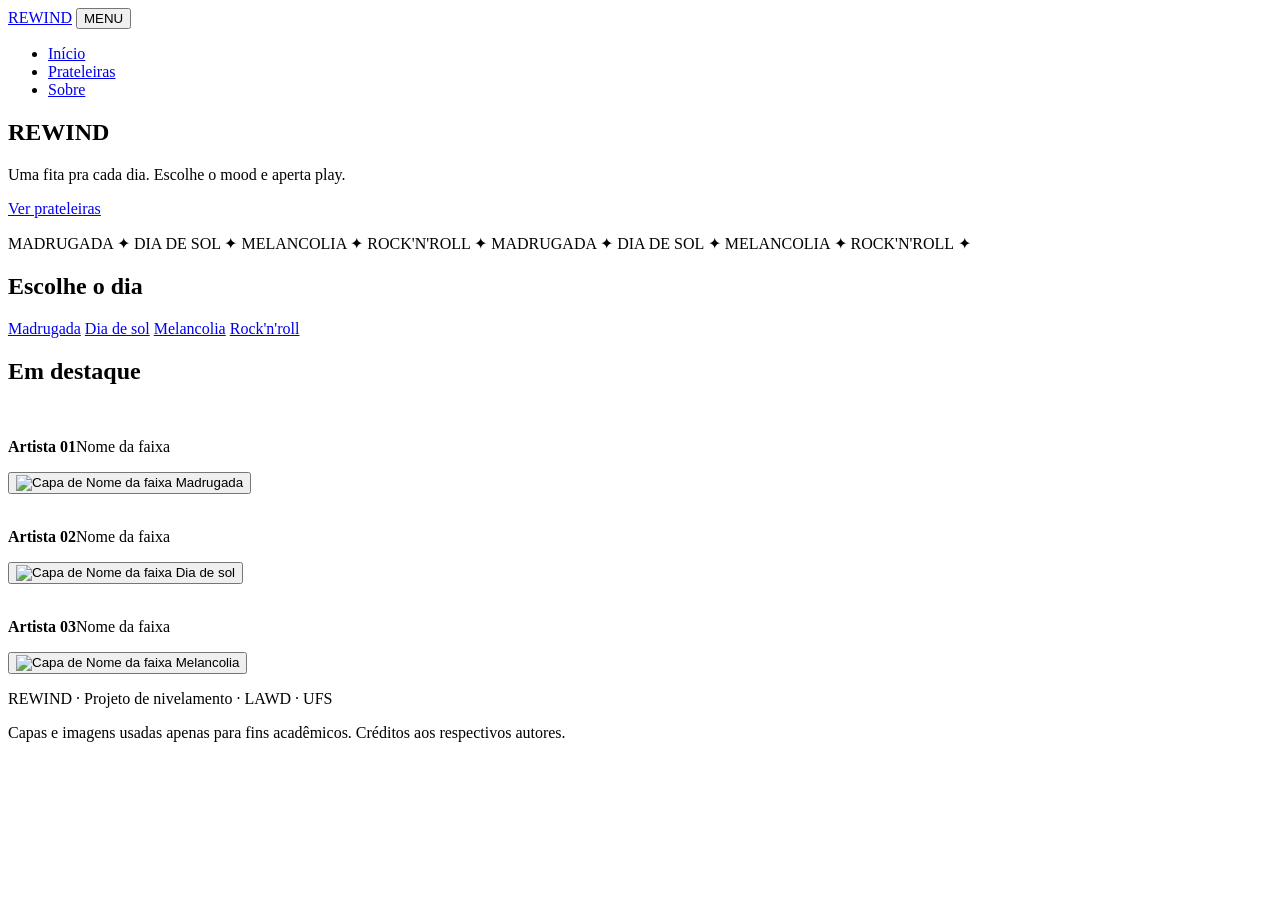
==== index.html @ ed317846 "codigo puro em HTML" ====
<!doctype html>
<html lang="pt-BR">
  <head>
    <meta charset="UTF-8" />
    <meta name="viewport" content="width=device-width, initial-scale=1.0" />
    <title>REWIND · Uma fita pra cada dia</title>

    <!-- A ordem importa: variáveis -> base -> componentes -->
    <link rel="stylesheet" href="css/variaveis.css" />
    <link rel="stylesheet" href="css/base.css" />
    <link rel="stylesheet" href="css/componentes.css" />
  </head>
  <body>
    <!-- ========== CABEÇALHO ========== -->
    <header class="topo">
      <a href="index.html" class="logo">REWIND</a>

      <!-- O botão só aparece no celular; o JS que abre o menu entra na fase 5 -->
      <button class="menu-botao" type="button" aria-label="Abrir menu">
        MENU
      </button>

      <nav class="menu" aria-label="Principal">
        <ul>
          <li><a href="index.html" class="ativo">Início</a></li>
          <li><a href="catalogo.html">Prateleiras</a></li>
          <li><a href="sobre.html">Sobre</a></li>
        </ul>
      </nav>
    </header>

    <main>
      <!-- ========== HERO ========== -->
      <section class="hero">
        <h1 class="hero-titulo">REWIND</h1>
        <p class="hero-texto">
          Uma fita pra cada dia. Escolhe o mood e aperta play.
        </p>
        <a href="catalogo.html" class="botao">Ver prateleiras</a>
      </section>

      <!-- ========== FAIXA ROLANDO (animação feita só em CSS) ==========
         O texto aparece duas vezes de propósito: a animação anda 50%
         e volta, e assim o loop não dá "pulo". -->
      <div class="faixa" aria-hidden="true">
        <p class="faixa-trilho">
          MADRUGADA ✦ DIA DE SOL ✦ MELANCOLIA ✦ ROCK'N'ROLL ✦ MADRUGADA ✦ DIA DE
          SOL ✦ MELANCOLIA ✦ ROCK'N'ROLL ✦
        </p>
      </div>

      <!-- ========== MOODS ========== -->
      <section class="secao">
        <h2 class="secao-titulo">Escolhe o dia</h2>

        <div class="grade-moods">
          <a href="catalogo.html#madrugada" class="mood-bloco mood-madrugada"
            >Madrugada</a
          >
          <a href="catalogo.html#sol" class="mood-bloco mood-sol">Dia de sol</a>
          <a href="catalogo.html#melancolia" class="mood-bloco mood-melancolia"
            >Melancolia</a
          >
          <a href="catalogo.html#rock" class="mood-bloco mood-rock"
            >Rock'n'roll</a
          >
        </div>
      </section>

      <!-- ========== EM DESTAQUE (3 fitas) ==========
         Estrutura de cada fita: o K7 (.tp) fica ATRÁS da capa (.sl).
         No hover/toque ele desliza pra fora, como o disco saindo da capa de vinil.
         - .tp-img  = foto do K7 (PNG com fundo transparente, em img/fitas/)
         - .lb      = camada de texto por cima do rótulo branco (artista + faixa)
         - .sl-capa = foto da música; .sl-selo = etiqueta com o mood
         Dentro do <button> só pode <span> (não pode <div>). -->
      <section class="secao secao-azul">
        <h2 class="secao-titulo">Em destaque</h2>

        <div class="grade-vhs">
          <article class="vhs" data-mood="madrugada">
            <div class="tp">
              <img class="tp-img" src="img/fitas/k7.png" alt="" />
              <p class="lb"><b>Artista 01</b><span>Nome da faixa</span></p>
            </div>
            <button
              class="sl"
              type="button"
              aria-label="Abrir fita: Nome da faixa, Artista 01"
            >
              <img
                class="sl-capa"
                src="img/capas/madrugada-01.jpg"
                alt="Capa de Nome da faixa"
              />
              <span class="sl-selo">Madrugada</span>
            </button>
          </article>

          <article class="vhs" data-mood="sol">
            <div class="tp">
              <img class="tp-img" src="img/fitas/k7.png" alt="" />
              <p class="lb"><b>Artista 02</b><span>Nome da faixa</span></p>
            </div>
            <button
              class="sl"
              type="button"
              aria-label="Abrir fita: Nome da faixa, Artista 02"
            >
              <img
                class="sl-capa"
                src="img/capas/sol-01.jpg"
                alt="Capa de Nome da faixa"
              />
              <span class="sl-selo">Dia de sol</span>
            </button>
          </article>

          <article class="vhs" data-mood="melancolia">
            <div class="tp">
              <img class="tp-img" src="img/fitas/k7.png" alt="" />
              <p class="lb"><b>Artista 03</b><span>Nome da faixa</span></p>
            </div>
            <button
              class="sl"
              type="button"
              aria-label="Abrir fita: Nome da faixa, Artista 03"
            >
              <img
                class="sl-capa"
                src="img/capas/melancolia-01.jpg"
                alt="Capa de Nome da faixa"
              />
              <span class="sl-selo">Melancolia</span>
            </button>
          </article>
        </div>
      </section>
    </main>

    <!-- ========== RODAPÉ ========== -->
    <footer class="rodape">
      <p>REWIND · Projeto de nivelamento · LAWD · UFS</p>
      <p>
        Capas e imagens usadas apenas para fins acadêmicos. Créditos aos
        respectivos autores.
      </p>
    </footer>
  </body>
</html>
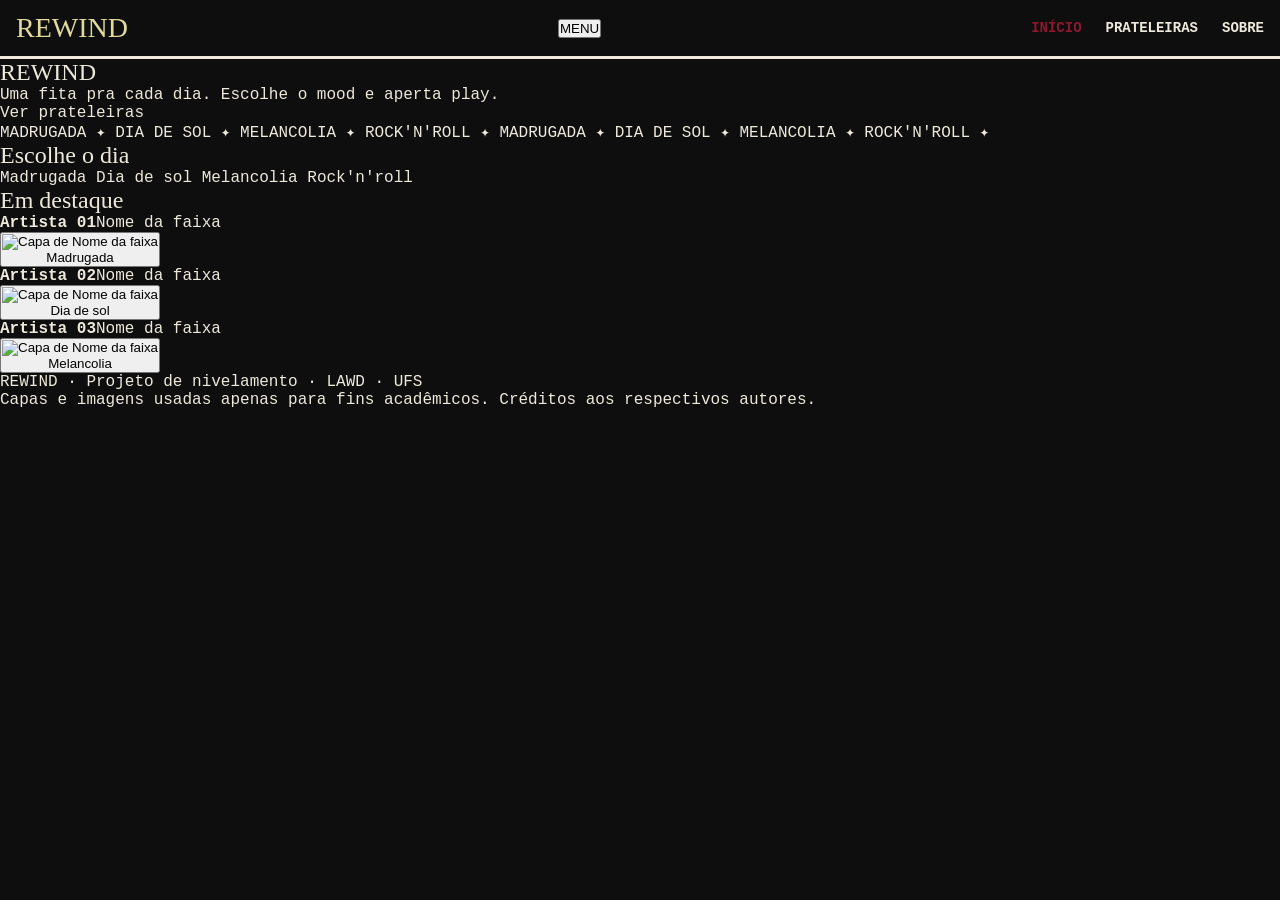
==== commit c815917e: "inicio da estilizacao" ====
--- a/index.html
+++ b/index.html
@@ -3,7 +3,7 @@
   <head>
     <meta charset="UTF-8" />
     <meta name="viewport" content="width=device-width, initial-scale=1.0" />
-    <title>REWIND · Uma fita pra cada dia</title>
+    <title>REWIND · Qual é a fita?</title>
 
     <!-- A ordem importa: variáveis -> base -> componentes -->
     <link rel="stylesheet" href="css/variaveis.css" />
--- a/css/variaveis.css
+++ b/css/variaveis.css
@@ -0,0 +1,24 @@
+/* 
+Uso esse arquivo de variáveis CSS para definir as cores, fontes, e tudo que tiver a ver com a identidade visual do site;
+
+Colocamos as variáveis dentro de um seletor específico chamado roots que representa o elemento raiz de todo documento HTML
+Isso significa dizer que todas as variáveis definidas dentro do seletor :root estarão disponíveis para todos os elementos do documento
+
+*/
+
+:root {
+    /* Cores */
+    --cor-fundo: #0E0E0E; /* preto */
+    --cor-fundo-card: #171717; /* cinza escuro */
+    --cor-destaque: #6B1020; /* vermelho escuro */
+    --cor-destaque-hover: #8C1830; /* vermelho mais claro */
+    --cor-alerta: #E0DB9C; /* amarelo */
+
+    /* Textos e Bordas */
+    --cor-texto: #EDE9DC; /* branco */
+    --cor-borda: #EDE9DC; /* branco */
+
+    /* Tipografia */
+    --fonte-titulo: 'Shrikhand', Impact, "Arial Black", cursive;
+    --fonte-texto: 'DM Mono', "Courier New", Courier, monospace;
+}
--- a/css/base.css
+++ b/css/base.css
@@ -0,0 +1,30 @@
+*,*::before,*::after {
+    margin: 0;
+    padding: 0; /* Aqui eu meio que resetei o espaçamento que já vem do navegador para ter controle total do visual */
+    box-sizing: border-box;
+}
+
+body { 
+    background-color: var(--cor-fundo);
+    color: var(--cor-texto);
+    font-family: var(--fonte-texto);
+}
+
+/* Títulos */
+h1,h2,h3,h4,h5,h6 {
+    font-family: var(--fonte-titulo);
+    font-weight: normal; /* precisei colocar isso porque a fonte do titulo já é bem grossa, então não precisava de mais peso */
+}
+
+/* Links*/
+
+a {
+    text-decoration: none; /* Aqui eu removi o sublinhado dos links */
+    color: inherit; /* Descobri que o inherit faz com que o link herde a cor do elemento pai, então se o link estiver dentro de um parágrafo, ele vai ter a mesma cor do parágrafo */
+}
+
+/* Imagens */
+img {
+    max-width: 100%; /* Aqui eu fiz com que a imagem nunca ultrapasse o tamanho do elemento pai */
+    display: block; /* Aqui eu removi o espaçamento que o navegador coloca embaixo da imagem */
+}
--- a/css/componentes.css
+++ b/css/componentes.css
@@ -0,0 +1,43 @@
+/* 
+É com esse arquivo que vou criar os componentes reutilizáveis do projeto
+Estilizo partes específicas do site, como o cabeçalho, o rodapé, os cards, os botões, etc.
+*/
+
+/* Cabeçalho */
+.topo {
+    display: flex; /* faz o cabeçalho ser uma linha flexivel */
+    justify-content: space-between; /* Joga um item pra cada lado */
+    align-items: center; /* Centraliza os itens verticalmente */
+    padding: 12px 16px; /* Espaçamento interno */
+
+    border-bottom: 3px solid var(--cor-borda); /* Coloca uma borda embaixo do cabeçalho */
+}
+
+.logo{
+    font-family: var(--fonte-titulo); /* Coloca a fonte do titulo */
+    font-size: 28px; /* Coloca o tamanho da fonte do titulo */
+    color: var(--cor-alerta); /* Coloca a cor do titulo */
+    text-transform: uppercase; /* Coloca o titulo em caixa alta */
+}
+
+.menu-botao{
+    display: hidden; /* Esconde o botão do menu */
+}
+
+.menu ul {
+    list-style: none; /* Remove os marcadores da lista */
+    display: flex; /* Faz a lista ser uma linha flexivel */
+    gap: 24px; /* Coloca um espaçamento entre os itens da lista */
+}
+
+.menu a {
+    text-transform: uppercase; /* Coloca os links em caixa alta */
+    font-weight: bold; /* Coloca os links em negrito */
+    font-size: 14px; /* Coloca o tamanho da fonte dos links */
+    transition: color 0.3s; /* Coloca uma transição suave ao mudar de cor */
+}
+
+.menu a:hover,
+.menu a.ativo {
+    color: var(--cor-destaque-hover); /* Coloca a cor do link ao passar o mouse */
+}
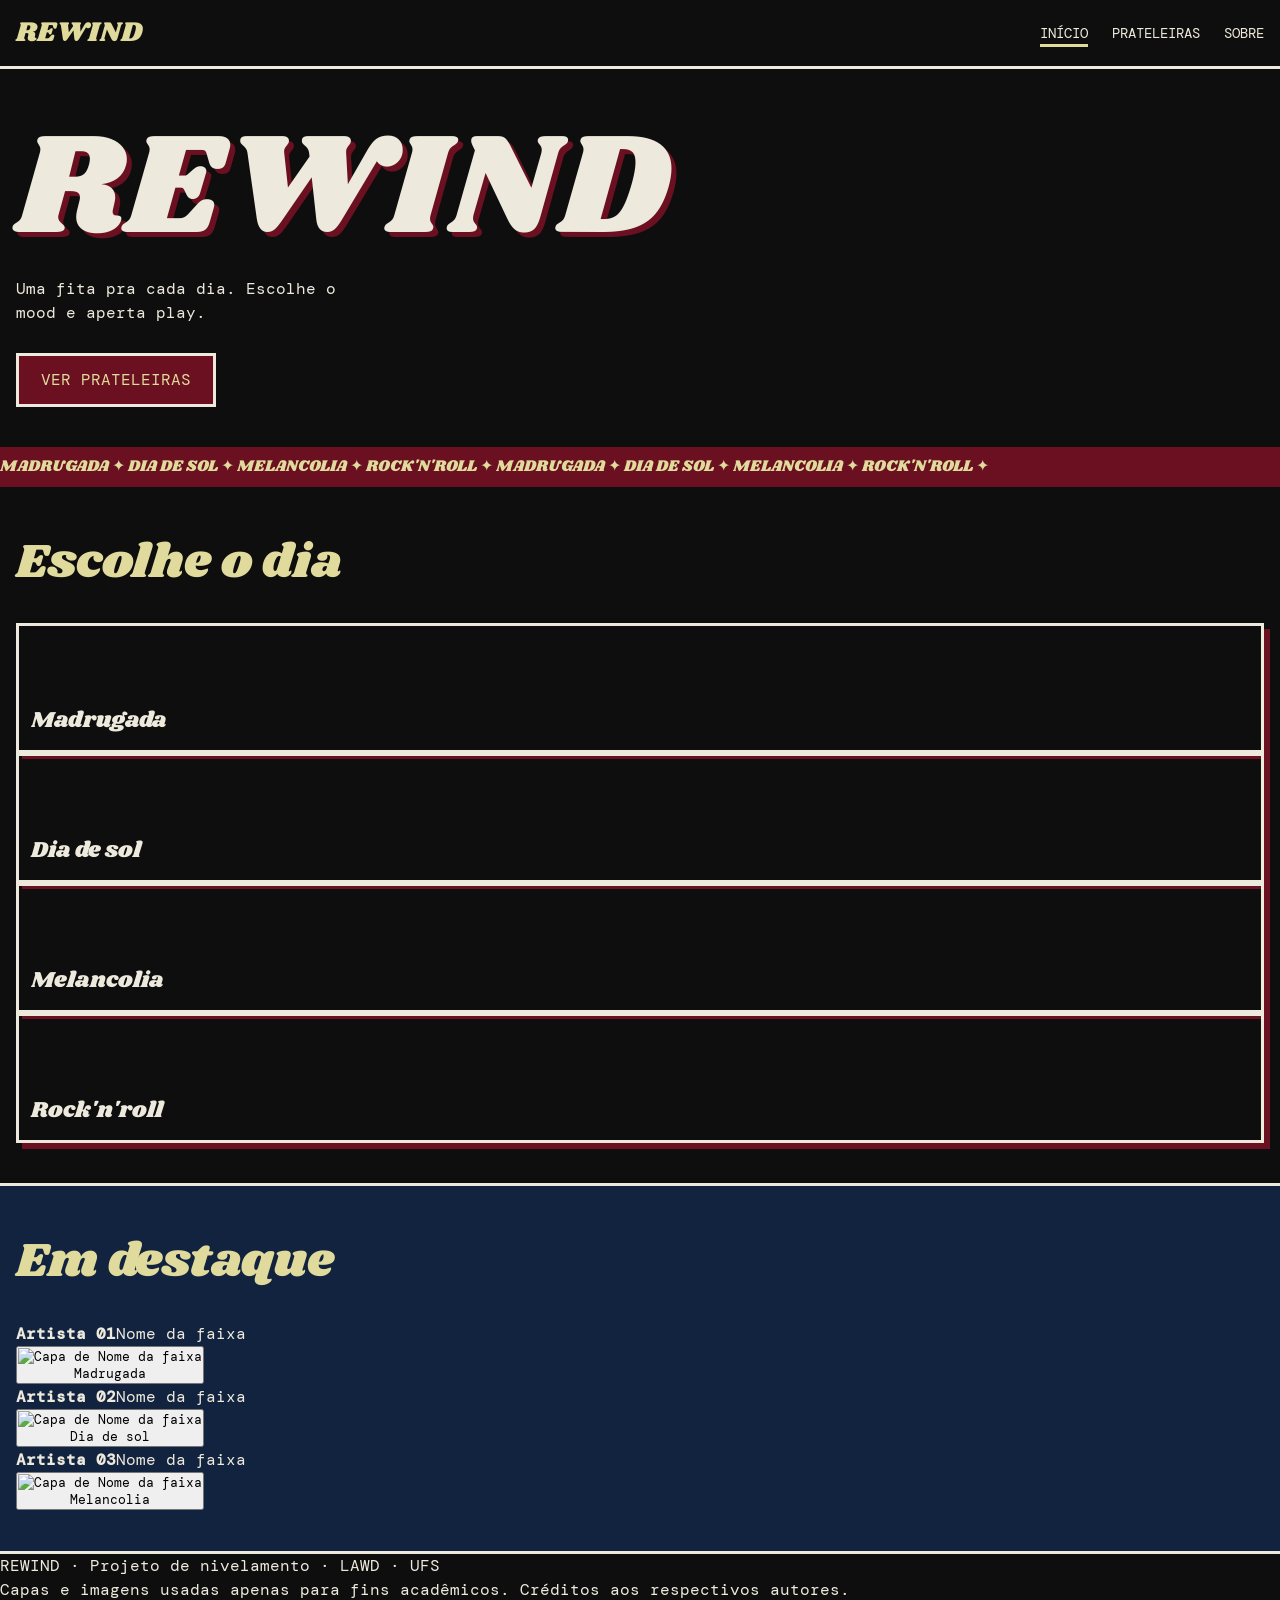
==== commit c63f724d: "Estilizacao parcial do site" ====
--- a/index.html
+++ b/index.html
@@ -3,7 +3,7 @@
   <head>
     <meta charset="UTF-8" />
     <meta name="viewport" content="width=device-width, initial-scale=1.0" />
-    <title>REWIND · Qual é a fita?</title>
+    <title>REWIND · Uma fita pra cada dia</title>
 
     <!-- A ordem importa: variáveis -> base -> componentes -->
     <link rel="stylesheet" href="css/variaveis.css" />
@@ -67,17 +67,11 @@
         </div>
       </section>
 
-      <!-- ========== EM DESTAQUE (3 fitas) ==========
-         Estrutura de cada fita: o K7 (.tp) fica ATRÁS da capa (.sl).
-         No hover/toque ele desliza pra fora, como o disco saindo da capa de vinil.
-         - .tp-img  = foto do K7 (PNG com fundo transparente, em img/fitas/)
-         - .lb      = camada de texto por cima do rótulo branco (artista + faixa)
-         - .sl-capa = foto da música; .sl-selo = etiqueta com o mood
-         Dentro do <button> só pode <span> (não pode <div>). -->
+      <!-- ========== EM DESTAQUE (3 fitas) ========== -->
       <section class="secao secao-azul">
         <h2 class="secao-titulo">Em destaque</h2>
 
-        <div class="grade-vhs">
+        <div class="grade-fitas">
           <article class="vhs" data-mood="madrugada">
             <div class="tp">
               <img class="tp-img" src="img/fitas/k7.png" alt="" />
@@ -146,5 +140,7 @@
         respectivos autores.
       </p>
     </footer>
+
+    <script src="js/main.js"></script>
   </body>
 </html>
--- a/css/variaveis.css
+++ b/css/variaveis.css
@@ -1,24 +1,36 @@
-/* 
-Uso esse arquivo de variáveis CSS para definir as cores, fontes, e tudo que tiver a ver com a identidade visual do site;
+/* ==========================================
+   VARIÁVEIS.CSS
+   Aqui guardamos nossas cores, fontes e 
+   medidas padrão do design brutalista.
+   ========================================== */
 
-Colocamos as variáveis dentro de um seletor específico chamado roots que representa o elemento raiz de todo documento HTML
-Isso significa dizer que todas as variáveis definidas dentro do seletor :root estarão disponíveis para todos os elementos do documento
-
-*/
+/* Importando as fontes do Google Fonts (o @import precisa ser a primeira coisa do arquivo) */
+@import url("https://fonts.googleapis.com/css2?family=DM+Mono:wght@400;500&family=Shrikhand&display=swap");
 
 :root {
-    /* Cores */
-    --cor-fundo: #0E0E0E; /* preto */
-    --cor-fundo-card: #171717; /* cinza escuro */
-    --cor-destaque: #6B1020; /* vermelho escuro */
-    --cor-destaque-hover: #8C1830; /* vermelho mais claro */
-    --cor-alerta: #E0DB9C; /* amarelo */
+  /* Cores baseadas no guia de estilo */
+  --cor-fundo: #0e0e0e; /* Preto */
+  --cor-fundo-card: #171717; /* Preto 2 */
+  --cor-destaque: #6b1020; /* Vinho */
+  --cor-destaque-hover: #8c1830;
+  --cor-alerta: #e0db9c; /* Amarelo pastel */
+  --cor-secundaria: #12233f; /* Azul escuro */
 
-    /* Textos e Bordas */
-    --cor-texto: #EDE9DC; /* branco */
-    --cor-borda: #EDE9DC; /* branco */
+  /* Textos e Bordas */
+  --cor-texto: #ede9dc; /* Off-white */
+  --cor-borda: #ede9dc;
 
-    /* Tipografia */
-    --fonte-titulo: 'Shrikhand', Impact, "Arial Black", cursive;
-    --fonte-texto: 'DM Mono', "Courier New", Courier, monospace;
-}+  /* Cor de cada mood (usada nos blocos da home e no "filtro" das capas) */
+  --mood-madrugada: #3b5b8f;
+  --mood-sol: #c9c27a;
+  --mood-melancolia: #8c1830;
+  --mood-rock: #5a1220;
+
+  /* Tipografia */
+  --fonte-titulo: "Shrikhand", Impact, "Arial Black", cursive;
+  --fonte-texto: "DM Mono", "Courier New", Courier, monospace;
+
+  /* Medidas que se repetem */
+  --borda: 3px solid var(--cor-borda);
+  --sombra: 6px 6px 0 var(--cor-destaque);
+}
--- a/css/base.css
+++ b/css/base.css
@@ -1,30 +1,51 @@
-*,*::before,*::after {
-    margin: 0;
-    padding: 0; /* Aqui eu meio que resetei o espaçamento que já vem do navegador para ter controle total do visual */
-    box-sizing: border-box;
+*,
+*::before,
+*::after {
+  margin: 0;
+  padding: 0; /* Reset do espaçamento do navegador para ter controle total do visual */
+  box-sizing: border-box;
 }
 
-body { 
-    background-color: var(--cor-fundo);
-    color: var(--cor-texto);
-    font-family: var(--fonte-texto);
+body {
+  background-color: var(--cor-fundo);
+  color: var(--cor-texto);
+  font-family: var(--fonte-texto);
+  line-height: 1.5;
 }
 
 /* Títulos */
-h1,h2,h3,h4,h5,h6 {
-    font-family: var(--fonte-titulo);
-    font-weight: normal; /* precisei colocar isso porque a fonte do titulo já é bem grossa, então não precisava de mais peso */
+h1,
+h2,
+h3,
+h4,
+h5,
+h6 {
+  font-family: var(--fonte-titulo);
+  font-weight: normal; /* A fonte do título já é bem grossa, não precisa de mais peso */
 }
 
-/* Links*/
-
+/* Links */
 a {
-    text-decoration: none; /* Aqui eu removi o sublinhado dos links */
-    color: inherit; /* Descobri que o inherit faz com que o link herde a cor do elemento pai, então se o link estiver dentro de um parágrafo, ele vai ter a mesma cor do parágrafo */
+  text-decoration: none; /* Remove o sublinhado dos links */
+  color: inherit; /* Faz com que o link herde a cor do elemento pai */
 }
 
 /* Imagens */
 img {
-    max-width: 100%; /* Aqui eu fiz com que a imagem nunca ultrapasse o tamanho do elemento pai */
-    display: block; /* Aqui eu removi o espaçamento que o navegador coloca embaixo da imagem */
-}+  max-width: 100%; /* Garante que a imagem nunca vaze da tela */
+  display: block; /* Remove o espaçamento invisível embaixo das imagens */
+}
+
+/* Botões herdam a fonte do site (por padrão o navegador usa outra) */
+button,
+input {
+  font-family: inherit;
+}
+
+/* Foco visível pra quem navega com teclado */
+a:focus-visible,
+button:focus-visible,
+input:focus-visible {
+  outline: 3px solid var(--cor-alerta);
+  outline-offset: 3px;
+}
--- a/css/componentes.css
+++ b/css/componentes.css
@@ -1,43 +1,154 @@
-/* 
-É com esse arquivo que vou criar os componentes reutilizáveis do projeto
-Estilizo partes específicas do site, como o cabeçalho, o rodapé, os cards, os botões, etc.
-*/
-
-/* Cabeçalho */
+/* --- CABEÇALHO --- */
 .topo {
-    display: flex; /* faz o cabeçalho ser uma linha flexivel */
-    justify-content: space-between; /* Joga um item pra cada lado */
-    align-items: center; /* Centraliza os itens verticalmente */
-    padding: 12px 16px; /* Espaçamento interno */
-
-    border-bottom: 3px solid var(--cor-borda); /* Coloca uma borda embaixo do cabeçalho */
+  display: flex; /* Faz o cabeçalho ser uma linha flexível */
+  justify-content: space-between; /* Joga um item pra cada lado (logo na esquerda, menu na direita) */
+  align-items: center; /* Centraliza os itens verticalmente */
+  flex-wrap: wrap; /* No celular o menu quebra pra linha de baixo */
+  padding: 12px 16px; /* Espaçamento interno */
+  border-bottom: 3px solid var(--cor-borda); /* Borda dura embaixo do cabeçalho */
 }
 
-.logo{
-    font-family: var(--fonte-titulo); /* Coloca a fonte do titulo */
-    font-size: 28px; /* Coloca o tamanho da fonte do titulo */
-    color: var(--cor-alerta); /* Coloca a cor do titulo */
-    text-transform: uppercase; /* Coloca o titulo em caixa alta */
+.logo {
+  font-family: var(--fonte-titulo);
+  font-size: 28px;
+  color: var(--cor-alerta);
+  text-transform: uppercase;
 }
 
-.menu-botao{
-    display: hidden; /* Esconde o botão do menu */
-}
-
+/* --- MENU / NAVEGAÇÃO --- */
 .menu ul {
-    list-style: none; /* Remove os marcadores da lista */
-    display: flex; /* Faz a lista ser uma linha flexivel */
-    gap: 24px; /* Coloca um espaçamento entre os itens da lista */
+  list-style: none; /* Tira as bolinhas da lista */
+  display: flex;
+  gap: 24px;
 }
 
 .menu a {
-    text-transform: uppercase; /* Coloca os links em caixa alta */
-    font-weight: bold; /* Coloca os links em negrito */
-    font-size: 14px; /* Coloca o tamanho da fonte dos links */
-    transition: color 0.3s; /* Coloca uma transição suave ao mudar de cor */
+  font-size: 14px;
+  text-transform: uppercase;
+  padding-bottom: 2px;
+  border-bottom: 3px solid transparent; /* Deixa o link com a mesma altura do hover, mas invisível */
 }
 
 .menu a:hover,
 .menu a.ativo {
-    color: var(--cor-destaque-hover); /* Coloca a cor do link ao passar o mouse */
-}+  border-bottom-color: var(
+    --cor-alerta
+  ); /* reserva o espaço da borda, mas deixa invisível */
+}
+
+/* O botão MENU só aparece no celular*/
+.menu-botao {
+  display: none; /* Esconde o botão no desktop */
+  background: var(--cor-destaque); /* Fundo Vinho (--cor-destaque) */
+  color: var(--cor-alerta); /* Texto Amarelo (--cor-alerta) */
+  border: 2px solid var(--cor-borda); /* Borda Off-white (--cor-borda) */
+  border-radius: 0;
+  padding: 6px 12px;
+  font-size: 13px;
+  cursor: pointer; /* Transforma o mouse numa "mãozinha" ao passar por cima (achei legal)*/
+}
+
+/* HERO (primeira tela da minha home) */
+.hero {
+  padding: 48px 16px 40px;
+}
+
+.hero-titulo {
+  font-size: clamp(
+    3.5rem,
+    18vw,
+    9rem
+  ); /* Faz o título crescer e encolher conforme a tela */
+  line-height: 1;
+  text-transform: uppercase;
+  color: var(--cor-texto);
+  text-shadow: 5px 5px 0 var(--cor-destaque); /* Sombra dura do título */
+  margin-bottom: 16px;
+}
+
+.hero-texto {
+  max-width: 36ch; /* Limita a largura do texto pra não ficar muito grande */
+  margin-bottom: 28px;
+}
+
+/* Botão */
+.botao {
+  display: inline-block;
+  background-color: var(--cor-destaque);
+  color: var(--cor-alerta);
+  border: var(--borda);
+  box-shadow: 6px 6px 0var (--cor-alerta);
+  padding: 12px 22px;
+  text-transform: uppercase;
+  transition:
+    0.15s,
+    box-shadow 0.15s; /* Faz a transição do hover ser suave */
+}
+
+.botao:hover {
+  background: var(--cor-destaque-hover);
+  transform: translate(-1px, -1px); /* O botão "sobe" e a sombra cresce */
+  box-shadow: px 9px 0 var(--cor-alerta);
+}
+
+.faixa {
+  overflow: hidden; /* Esconde a parte do texto que "vaza" da faixa */
+  background: var(--cor-destaque);
+  color: var(--cor-alerta);
+  border-block: var(--fonte-titulo);
+  padding: 8px 0;
+  font-family: var(--fonte-titulo);
+  text-transform: uppercase;
+}
+
+.faixa-trilho {
+  display: inline-block;
+  white-space: nowrap; /* Faz o texto não quebrar de linha */
+  animation: faixa-rolagem 20s linear infinite; /* Faz o texto rolar infinitamente */
+}
+
+@keyframes rolar {
+  to {
+    transform: translateX(-50%);
+  } /* Faz o texto rolar até sumir da tela */
+}
+
+/* SEÇÕES */
+
+.secao {
+  padding: 40px 16px;
+}
+
+.secao-azul {
+  background: var(--cor-secundaria);
+  border-block: var(--borda);
+}
+
+.secao-titulo {
+  font-size: clamp(1.8rem, 7vw, 3rem);
+  margin-bottom: 24px;
+  color: var(--cor-alerta);
+}
+
+/* Blocos de mood*/
+
+.grade-moods {
+  font-size: clamp(1.8rem, 7vw, 3rem);
+  grid-template-columns: repeat(auto-fit, minmax(150px, 1fr));
+  gap: 16px;
+}
+
+.mood-bloco {
+  display: flex;
+  align-items: flex-end; /* Faz o texto ficar embaixo da imagem */
+  min-height: 130px; /* Garante que todos os blocos tenham a mesma altura */
+  padding: 12px;
+  border: var(--borda);
+  box-shadow: var(--sombra);
+  font-family: var(--fonte-titulo);
+  font-size: 1.4rem;
+  color: var(--cor-texto);
+  transition:
+    transform 0.15s,
+    box-shadow 0.15s;
+}
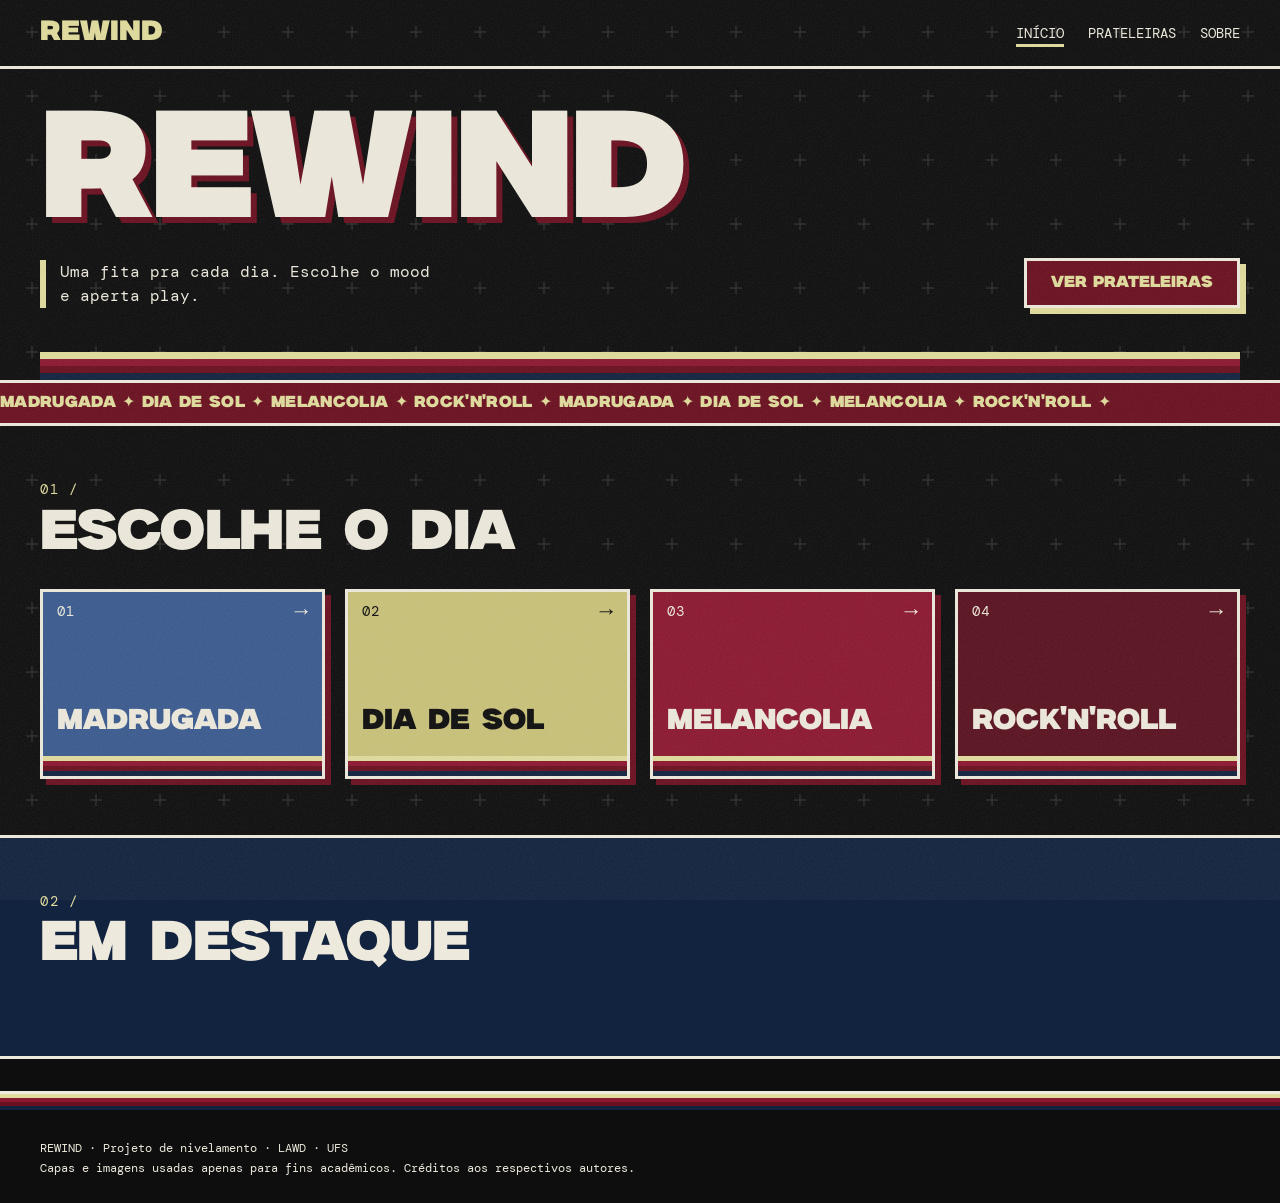
==== commit 73ab404b: "Fase 2 e 3: cards via JS, filtro e busca, fundo com textura, fontes" ====
--- a/index.html
+++ b/index.html
@@ -71,64 +71,7 @@
       <section class="secao secao-azul">
         <h2 class="secao-titulo">Em destaque</h2>
 
-        <div class="grade-fitas">
-          <article class="vhs" data-mood="madrugada">
-            <div class="tp">
-              <img class="tp-img" src="img/fitas/k7.png" alt="" />
-              <p class="lb"><b>Artista 01</b><span>Nome da faixa</span></p>
-            </div>
-            <button
-              class="sl"
-              type="button"
-              aria-label="Abrir fita: Nome da faixa, Artista 01"
-            >
-              <img
-                class="sl-capa"
-                src="img/capas/madrugada-01.jpg"
-                alt="Capa de Nome da faixa"
-              />
-              <span class="sl-selo">Madrugada</span>
-            </button>
-          </article>
-
-          <article class="vhs" data-mood="sol">
-            <div class="tp">
-              <img class="tp-img" src="img/fitas/k7.png" alt="" />
-              <p class="lb"><b>Artista 02</b><span>Nome da faixa</span></p>
-            </div>
-            <button
-              class="sl"
-              type="button"
-              aria-label="Abrir fita: Nome da faixa, Artista 02"
-            >
-              <img
-                class="sl-capa"
-                src="img/capas/sol-01.jpg"
-                alt="Capa de Nome da faixa"
-              />
-              <span class="sl-selo">Dia de sol</span>
-            </button>
-          </article>
-
-          <article class="vhs" data-mood="melancolia">
-            <div class="tp">
-              <img class="tp-img" src="img/fitas/k7.png" alt="" />
-              <p class="lb"><b>Artista 03</b><span>Nome da faixa</span></p>
-            </div>
-            <button
-              class="sl"
-              type="button"
-              aria-label="Abrir fita: Nome da faixa, Artista 03"
-            >
-              <img
-                class="sl-capa"
-                src="img/capas/melancolia-01.jpg"
-                alt="Capa de Nome da faixa"
-              />
-              <span class="sl-selo">Melancolia</span>
-            </button>
-          </article>
-        </div>
+        <div class="grade-fitas" id="fitas-destaque"></div>
       </section>
     </main>
 
@@ -140,7 +83,7 @@
         respectivos autores.
       </p>
     </footer>
-
+    <script src="js/dados.js"></script>
     <script src="js/main.js"></script>
   </body>
 </html>
--- a/css/variaveis.css
+++ b/css/variaveis.css
@@ -5,7 +5,38 @@
    ========================================== */
 
 /* Importando as fontes do Google Fonts (o @import precisa ser a primeira coisa do arquivo) */
-@import url("https://fonts.googleapis.com/css2?family=DM+Mono:wght@400;500&family=Shrikhand&display=swap");
+@import url("https://fonts.googleapis.com/css2?family=DM+Mono:wght@400;500&display=swap");
+
+/* Fonte dos títulos (arquivo local, na pasta fonts/).
+   O caminho começa com ../ porque este CSS está dentro de css/ e a pasta fonts/ fica ao lado dela. */
+@font-face {
+  font-family: "JHC Mauriac";
+  src:
+    url("../fonts/JHCMauriac-ExtraBold.otf") format("opentype"),
+    url("../fonts/JHCMauriac-ExtraBold.ttf") format("truetype");
+  /* Só existe o peso ExtraBold. Declarar o intervalo evita que o navegador invente um negrito falso. */
+  font-weight: 100 900;
+  font-style: normal;
+  font-display: swap; /* Mostra a fonte reserva enquanto a nossa carrega */
+}
+
+@font-face {
+  font-family: "JHC Mauriac";
+  src:
+    url("../fonts/JHCMauriac-ExtraBoldItalic.otf") format("opentype"),
+    url("../fonts/JHCMauriac-ExtraBoldItalic.ttf") format("truetype");
+  font-weight: 100 900;
+  font-style: italic;
+  font-display: swap;
+}
+
+@font-face {
+  font-family: "Milker";
+  src: url("../fonts/Milker.otf") format("opentype");
+  font-weight: normal;
+  font-style: normal;
+  font-display: swap;
+}
 
 :root {
   /* Cores baseadas no guia de estilo */
@@ -27,10 +58,29 @@
   --mood-rock: #5a1220;
 
   /* Tipografia */
-  --fonte-titulo: "Shrikhand", Impact, "Arial Black", cursive;
+  --fonte-mauriac:
+    "JHC Mauriac", Georgia, "Times New Roman", serif; /* Serifa larga e pesada, mais retrô */
+  --fonte-milker:
+    "Milker", Impact, "Arial Black", sans-serif; /* Sem serifa, extra larga, mais brutalista */
+  --fonte-titulo: var(
+    --fonte-milker
+  ); /* PARA COMPARAR: troque por var(--fonte-mauriac) */
   --fonte-texto: "DM Mono", "Courier New", Courier, monospace;
 
   /* Medidas que se repetem */
   --borda: 3px solid var(--cor-borda);
   --sombra: 6px 6px 0 var(--cor-destaque);
+
+  /* Listras horizontais, tiradas das capas de VHS retrô. Aparecem em vários lugares do site pra amarrar o visual */
+  --listras: linear-gradient(
+    to bottom,
+    var(--cor-alerta) 0 25%,
+    var(--cor-destaque-hover) 25% 50%,
+    var(--cor-destaque) 50% 75%,
+    var(--cor-secundaria) 75% 100%
+  );
+
+  /* Largura máxima do conteúdo em telas grandes */
+  --largura-max: 1200px;
+  --margem-lateral: max(16px, calc((100vw - var(--largura-max)) / 2));
 }
--- a/css/base.css
+++ b/css/base.css
@@ -1,3 +1,8 @@
+/* ==========================================
+   BASE.CSS
+   Reset de navegador e estilos globais de tags
+   ========================================== */
+
 *,
 *::before,
 *::after {
@@ -49,3 +54,41 @@
   outline: 3px solid var(--cor-alerta);
   outline-offset: 3px;
 }
+
+/* ==========================================
+   FUNDO COM TEXTURA (sem gradiente)
+   Três camadas, todas em SVG dentro do próprio CSS:
+   1) cruzinhas de registro de impressão no fundo
+   2) grão de filme por cima de tudo
+   3) pontilhado (meio-tom) nas seções azuis
+   ========================================== */
+
+/* 1) Cruzinhas: ficam ATRÁS do conteúdo (z-index negativo) */
+body::before {
+  content: "";
+  position: fixed; /* Acompanha a tela quando rola */
+  inset: 0;
+  z-index: -1;
+  pointer-events: none; /* Não atrapalha cliques */
+  background-image: url("data:image/svg+xml,%3Csvg xmlns='http://www.w3.org/2000/svg' width='64' height='64'%3E%3Cpath d='M32 26v12M26 32h12' stroke='%23EDE9DC' stroke-width='1.5' fill='none'/%3E%3C/svg%3E");
+  background-size: 64px 64px;
+  opacity: 0.14;
+}
+
+/* 2) Grão: fica POR CIMA de tudo, bem fraquinho, e dá cara de impressão/fita antiga */
+body::after {
+  content: "";
+  position: fixed;
+  inset: 0;
+  z-index: 100;
+  pointer-events: none;
+  background-image: url("data:image/svg+xml,%3Csvg xmlns='http://www.w3.org/2000/svg' width='200' height='200'%3E%3Cfilter id='n'%3E%3CfeTurbulence type='fractalNoise' baseFrequency='.8' numOctaves='2' stitchTiles='stitch'/%3E%3CfeColorMatrix type='saturate' values='0'/%3E%3C/filter%3E%3Crect width='100%25' height='100%25' filter='url%28%23n%29'/%3E%3C/svg%3E");
+  background-size: 200px 200px;
+  opacity: 0.1; /* Aumente pra mais grão, diminua pra menos */
+}
+
+/* 3) Pontilhado nas seções azuis (a cor azul continua vindo do .secao-azul) */
+.secao-azul {
+  background-image: url("data:image/svg+xml,%3Csvg xmlns='http://www.w3.org/2000/svg' width='10' height='10'%3E%3Ccircle cx='5' cy='5' r='1.2' fill='%23EDE9DC' fill-opacity='.12'/%3E%3C/svg%3E");
+  background-size: 10px 10px;
+}
--- a/css/componentes.css
+++ b/css/componentes.css
@@ -1,16 +1,22 @@
+/* Contador automático das seções: gera o "01 /", "02 /" sem mexer no HTML */
+body {
+  counter-reset: secao;
+}
+
 /* --- CABEÇALHO --- */
 .topo {
   display: flex; /* Faz o cabeçalho ser uma linha flexível */
   justify-content: space-between; /* Joga um item pra cada lado (logo na esquerda, menu na direita) */
   align-items: center; /* Centraliza os itens verticalmente */
   flex-wrap: wrap; /* No celular o menu quebra pra linha de baixo */
-  padding: 12px 16px; /* Espaçamento interno */
-  border-bottom: 3px solid var(--cor-borda); /* Borda dura embaixo do cabeçalho */
+  padding: 12px var(--margem-lateral); /* Espaçamento interno; a lateral acompanha a largura máxima */
+  border-bottom: var(--borda); /* Borda dura embaixo do cabeçalho */
 }
 
 .logo {
   font-family: var(--fonte-titulo);
   font-size: 28px;
+  letter-spacing: 0;
   color: var(--cor-alerta);
   text-transform: uppercase;
 }
@@ -26,97 +32,135 @@
   font-size: 14px;
   text-transform: uppercase;
   padding-bottom: 2px;
-  border-bottom: 3px solid transparent; /* Deixa o link com a mesma altura do hover, mas invisível */
+  border-bottom: 3px solid transparent; /* Reserva o espaço da linha pra nada "pular" no hover */
 }
 
 .menu a:hover,
 .menu a.ativo {
   border-bottom-color: var(
     --cor-alerta
-  ); /* reserva o espaço da borda, mas deixa invisível */
-}
-
-/* O botão MENU só aparece no celular*/
+  ); /* Linha amarela na página atual e no hover */
+}
+
+/* O botão MENU só aparece no celular (veja o @media lá embaixo) */
 .menu-botao {
-  display: none; /* Esconde o botão no desktop */
-  background: var(--cor-destaque); /* Fundo Vinho (--cor-destaque) */
-  color: var(--cor-alerta); /* Texto Amarelo (--cor-alerta) */
-  border: 2px solid var(--cor-borda); /* Borda Off-white (--cor-borda) */
+  display: none;
+  background: var(--cor-destaque);
+  color: var(--cor-alerta);
+  border: 2px solid var(--cor-borda);
   border-radius: 0;
   padding: 6px 12px;
   font-size: 13px;
-  cursor: pointer; /* Transforma o mouse numa "mãozinha" ao passar por cima (achei legal)*/
-}
-
-/* HERO (primeira tela da minha home) */
+  cursor: pointer;
+}
+
+/* --- HERO (primeira tela da home) --- */
 .hero {
-  padding: 48px 16px 40px;
+  display: grid;
+  grid-template-columns: 1fr auto; /* Texto de um lado, botão do outro */
+  gap: 20px 32px;
+  align-items: end;
+  padding: 40px var(--margem-lateral) 0;
 }
 
 .hero-titulo {
+  grid-column: 1 / -1; /* O título ocupa a linha inteira */
   font-size: clamp(
-    3.5rem,
-    18vw,
-    9rem
-  ); /* Faz o título crescer e encolher conforme a tela */
-  line-height: 1;
+    3rem,
+    14vw,
+    9.5rem
+  ); /* Fonte larga: o tamanho máximo é bem menor que o de uma fonte condensada */
+  line-height: 0.85;
+  letter-spacing: -0.02em; /* Aperta as letras do título gigante */
   text-transform: uppercase;
   color: var(--cor-texto);
-  text-shadow: 5px 5px 0 var(--cor-destaque); /* Sombra dura do título */
-  margin-bottom: 16px;
+  text-shadow: 6px 6px 0 var(--cor-destaque); /* Sombra dura, sem blur: assinatura brutalista */
 }
 
 .hero-texto {
-  max-width: 36ch; /* Limita a largura do texto pra não ficar muito grande */
-  margin-bottom: 28px;
-}
-
-/* Botão */
+  max-width: 40ch;
+  padding-left: 14px;
+  border-left: 6px solid var(--cor-alerta); /* Barra amarela ao lado do texto */
+  font-size: 16px;
+}
+
+/* Faixa de listras no fim do hero (não precisa de HTML) */
+.hero::after {
+  content: "";
+  grid-column: 1 / -1;
+  height: 28px;
+  margin-top: 24px;
+  background: var(--listras);
+}
+
+/* --- BOTÃO --- */
 .botao {
   display: inline-block;
-  background-color: var(--cor-destaque);
+  background: var(--cor-destaque);
   color: var(--cor-alerta);
   border: var(--borda);
-  box-shadow: 6px 6px 0var (--cor-alerta);
-  padding: 12px 22px;
+  box-shadow: 6px 6px 0 var(--cor-alerta);
+  padding: 10px 24px;
+  font-family: var(--fonte-titulo);
+  font-size: 1rem;
+  letter-spacing: 0;
   text-transform: uppercase;
   transition:
-    0.15s,
-    box-shadow 0.15s; /* Faz a transição do hover ser suave */
+    transform 0.15s,
+    box-shadow 0.15s;
 }
 
 .botao:hover {
   background: var(--cor-destaque-hover);
-  transform: translate(-1px, -1px); /* O botão "sobe" e a sombra cresce */
-  box-shadow: px 9px 0 var(--cor-alerta);
-}
-
+  transform: translate(-3px, -3px); /* O botão "sobe" e a sombra cresce */
+  box-shadow: 9px 9px 0 var(--cor-alerta);
+}
+
+/* --- FAIXA ROLANDO --- */
 .faixa {
-  overflow: hidden; /* Esconde a parte do texto que "vaza" da faixa */
+  overflow: hidden; /* Esconde o que passa da tela */
   background: var(--cor-destaque);
   color: var(--cor-alerta);
-  border-block: var(--fonte-titulo);
+  border-block: var(--borda);
   padding: 8px 0;
   font-family: var(--fonte-titulo);
+  font-size: 1rem;
+  letter-spacing: 0.02em;
   text-transform: uppercase;
 }
 
 .faixa-trilho {
-  display: inline-block;
-  white-space: nowrap; /* Faz o texto não quebrar de linha */
-  animation: faixa-rolagem 20s linear infinite; /* Faz o texto rolar infinitamente */
+  display: flex;
+  width: max-content; /* O trilho tem a largura dos dois grupos juntos */
+  animation: rolar 30s linear infinite;
+}
+
+/* Cada grupo tem no mínimo a largura da tela, então nunca sobra espaço vazio.
+   Os dois grupos são idênticos: andar 50% e recomeçar não dá "pulo". */
+.faixa-grupo {
+  display: flex;
+  flex-shrink: 0; /* Não deixa o grupo encolher */
+  justify-content: space-around; /* Espalha as palavras pela largura toda */
+  align-items: center;
+  min-width: 100vw;
+  gap: 24px;
+  white-space: nowrap; /* Não deixa o texto quebrar de linha */
 }
 
 @keyframes rolar {
   to {
     transform: translateX(-50%);
-  } /* Faz o texto rolar até sumir da tela */
-}
-
-/* SEÇÕES */
-
+  }
+}
+
+/* Passou o mouse, o letreiro para (dá pra ler com calma) */
+.faixa:hover .faixa-trilho {
+  animation-play-state: paused;
+}
+
+/* --- SEÇÕES --- */
 .secao {
-  padding: 40px 16px;
+  padding: 56px var(--margem-lateral);
 }
 
 .secao-azul {
@@ -125,30 +169,401 @@
 }
 
 .secao-titulo {
-  font-size: clamp(1.8rem, 7vw, 3rem);
-  margin-bottom: 24px;
+  margin-bottom: 28px;
+  font-size: clamp(2rem, 6vw, 3.5rem);
+  line-height: 1;
+  letter-spacing: -0.01em;
+  text-transform: uppercase;
+  color: var(--cor-texto);
+}
+
+/* "01 /" em cima de cada título, numerado sozinho pelo contador */
+.secao-titulo::before {
+  counter-increment: secao;
+  content: "0" counter(secao) " /";
+  display: block;
+  margin-bottom: 8px;
+  font-family: var(--fonte-texto);
+  font-size: 0.9rem;
+  letter-spacing: 0.12em;
   color: var(--cor-alerta);
 }
 
-/* Blocos de mood*/
-
+/* --- BLOCOS DE MOOD (home) --- */
 .grade-moods {
-  font-size: clamp(1.8rem, 7vw, 3rem);
-  grid-template-columns: repeat(auto-fit, minmax(150px, 1fr));
-  gap: 16px;
+  counter-reset: mood;
+  display: grid;
+  grid-template-columns: repeat(
+    auto-fit,
+    minmax(190px, 1fr)
+  ); /* Quantas colunas couberem */
+  gap: 20px;
 }
 
 .mood-bloco {
+  position: relative;
   display: flex;
-  align-items: flex-end; /* Faz o texto ficar embaixo da imagem */
-  min-height: 130px; /* Garante que todos os blocos tenham a mesma altura */
-  padding: 12px;
+  flex-direction: column;
+  justify-content: flex-end; /* Nome do mood embaixo */
+  min-height: 190px;
+  padding: 14px 14px 40px; /* O espaço de baixo é pras listras */
   border: var(--borda);
   box-shadow: var(--sombra);
   font-family: var(--fonte-titulo);
-  font-size: 1.4rem;
+  font-size: 1.8rem;
+  line-height: 1;
+  text-transform: uppercase;
   color: var(--cor-texto);
+  background-image: var(--listras);
+  background-size: 100% 20px;
+  background-position: bottom;
+  background-repeat: no-repeat;
   transition:
     transform 0.15s,
     box-shadow 0.15s;
 }
+
+/* Número no canto de cima e seta no canto direito */
+.mood-bloco::before {
+  counter-increment: mood;
+  content: "0" counter(mood);
+  position: absolute;
+  top: 12px;
+  left: 14px;
+  font-family: var(--fonte-texto);
+  font-size: 0.9rem;
+  letter-spacing: 0.1em;
+}
+
+.mood-bloco::after {
+  content: "→";
+  position: absolute;
+  top: 8px;
+  right: 14px;
+  font-family: var(--fonte-texto);
+  font-size: 1.4rem;
+}
+
+.mood-bloco:hover {
+  transform: translate(-3px, -3px);
+  box-shadow: 9px 9px 0 var(--cor-alerta);
+}
+
+.mood-madrugada {
+  background-color: var(--mood-madrugada);
+}
+.mood-sol {
+  background-color: var(--mood-sol);
+  color: var(--cor-fundo);
+} /* Fundo claro: texto escuro */
+.mood-melancolia {
+  background-color: var(--mood-melancolia);
+}
+.mood-rock {
+  background-color: var(--mood-rock);
+}
+
+/* --- BUSCA E FILTROS (catálogo) --- */
+.controles label {
+  display: block;
+  margin-bottom: 6px;
+  font-size: 12px;
+  letter-spacing: 0.1em;
+  text-transform: uppercase;
+}
+
+.controles input {
+  width: 100%;
+  max-width: 420px;
+  margin-bottom: 16px;
+  padding: 10px;
+  background: var(--cor-fundo-card);
+  color: var(--cor-texto);
+  border: var(--borda);
+  border-radius: 0;
+}
+
+.moods {
+  display: flex;
+  flex-wrap: wrap;
+  gap: 8px;
+  margin-bottom: 36px;
+}
+
+.mo {
+  background: transparent;
+  color: var(--cor-texto);
+  border: var(--borda);
+  border-radius: 0;
+  padding: 6px 12px;
+  font-size: 12px;
+  letter-spacing: 0.08em;
+  text-transform: uppercase;
+  cursor: pointer;
+}
+
+.mo:hover {
+  background: var(--cor-destaque);
+}
+
+.mo.ativo {
+  background: var(--cor-alerta);
+  color: var(--cor-fundo);
+  box-shadow: 4px 4px 0 var(--cor-destaque);
+}
+
+/* --- FITAS (capa vertical + K7 saindo de dentro) --- */
+.grade-fitas {
+  display: grid;
+  grid-template-columns: repeat(auto-fit, minmax(230px, 1fr));
+  gap: 32px 20px;
+}
+
+/* Cada card é um quadrado; a capa ocupa 70% da largura e o K7 sai pela direita */
+.vhs {
+  position: relative;
+  width: 100%;
+  aspect-ratio: 1 / 1;
+}
+
+/* Cor de cada mood: vira o "filtro" colorido da foto (duotone) */
+.vhs[data-mood="madrugada"] {
+  --mood-cor: var(--mood-madrugada);
+}
+.vhs[data-mood="sol"] {
+  --mood-cor: var(--mood-sol);
+}
+.vhs[data-mood="melancolia"] {
+  --mood-cor: var(--mood-melancolia);
+}
+.vhs[data-mood="rock"] {
+  --mood-cor: var(--mood-rock);
+}
+
+/* A CAPA (botão) fica na frente, z-index maior */
+.sl {
+  position: absolute;
+  left: 0;
+  top: 0;
+  width: 70%;
+  height: 100%;
+  z-index: 2;
+  padding: 0;
+  border: var(--borda);
+  border-radius: 0;
+  background: var(--mood-cor, var(--cor-destaque));
+  cursor: pointer;
+  display: block;
+  overflow: hidden;
+}
+
+/* Listras no pé da capa, igual capa de VHS */
+.sl::before {
+  content: "";
+  position: absolute;
+  left: 0;
+  right: 0;
+  bottom: 0;
+  height: 18px;
+  z-index: 1;
+  background: var(--listras);
+}
+
+/* Foto em preto e branco + multiply = foto tingida com a cor do mood.
+   No hover a foto volta com as cores originais. Pra desligar, apague essas 2 linhas. */
+.sl-capa {
+  width: 100%;
+  height: 100%;
+  object-fit: cover; /* Preenche sem deformar */
+  filter: grayscale(1) contrast(1.15);
+  mix-blend-mode: multiply;
+  transition: filter 0.3s;
+  color: transparent; /* Esconde o texto "alt" enquanto a imagem não existe */
+  font-size: 0;
+}
+
+/* Textura de capa gasta por cima da foto (img/texturas/desgaste.png).
+   Se o arquivo ainda não existe, simplesmente não aparece nada. */
+.sl::after {
+  content: "";
+  position: absolute;
+  inset: 0;
+  z-index: 1;
+  pointer-events: none; /* O clique passa direto pro botão */
+  background: url("../img/texturas/desgaste.png") center / 100% 100% no-repeat;
+}
+
+.sl-selo {
+  position: absolute;
+  left: 8px;
+  bottom: 28px;
+  z-index: 2;
+  padding: 2px 6px;
+  background: var(--cor-alerta);
+  color: var(--cor-fundo);
+  border: 2px solid var(--cor-borda);
+  font-size: 11px;
+  letter-spacing: 0.08em;
+  text-transform: uppercase;
+}
+
+/* O K7 fica ATRÁS da capa (z-index menor) e já aparece um pouquinho pra fora, igual o disco de vinil */
+.tp {
+  position: absolute;
+  left: 10%;
+  top: 6%;
+  width: 55%;
+  height: 88%;
+  z-index: 1;
+  transform: translateX(30%);
+  transition: transform 0.45s ease;
+}
+
+.tp-img {
+  width: 100%;
+  height: 100%;
+  object-fit: contain;
+}
+
+/* Texto do artista e da faixa por cima do rótulo branco do K7.
+   ATENÇÃO: top/right/width dependem do PNG escolhido, ajuste olhando o resultado. */
+.lb {
+  position: absolute;
+  top: 6%;
+  bottom: 6%;
+  right: 7%;
+  width: 34%;
+  writing-mode: vertical-rl; /* Texto na vertical, como nas referências */
+  color: var(--cor-fundo);
+  font-size: 12px;
+  line-height: 1.2;
+  overflow: hidden;
+}
+
+.lb b,
+.lb span {
+  display: block;
+}
+
+/* K7 desliza todo pra fora: no hover (mouse), no teclado e quando o JS põe a classe "aberta" (toque) */
+.vhs.aberta .tp,
+.vhs:has(.sl:focus-visible) .tp {
+  transform: translateX(64%);
+}
+
+.vhs.aberta .sl-capa {
+  filter: none;
+  mix-blend-mode: normal;
+}
+
+@media (hover: hover) {
+  .vhs:hover .tp {
+    transform: translateX(64%);
+  }
+  .vhs:hover .sl-capa {
+    filter: none;
+    mix-blend-mode: normal;
+  }
+}
+
+/* ===== PLACEHOLDER DO K7 =====
+   Enquanto não existe o k7.png, este bloco desenha uma "caixa" no lugar.
+   QUANDO O PNG CHEGAR: apague tudo daqui até o fim deste bloco. */
+.tp {
+  background: var(--cor-fundo-card);
+  border: var(--borda);
+}
+
+.lb {
+  background: var(--cor-texto);
+  padding: 6px 4px;
+}
+/* ===== FIM DO PLACEHOLDER ===== */
+
+/* Mensagem quando a busca/filtro não acha nenhuma fita */
+.vazio {
+  padding: 24px;
+  border: 3px dashed var(--cor-borda);
+  text-align: center;
+  letter-spacing: 0.08em;
+  text-transform: uppercase;
+}
+
+/* --- PÁGINA SOBRE --- */
+.texto-bloco {
+  max-width: 60ch;
+}
+
+.texto-bloco p {
+  margin-bottom: 16px;
+  line-height: 1.7;
+}
+
+.lista-equipe {
+  list-style: none;
+  max-width: 420px;
+}
+
+.lista-equipe li {
+  margin-bottom: 8px;
+  padding: 10px 12px;
+  background: var(--cor-fundo-card);
+  border: var(--borda);
+}
+
+/* --- RODAPÉ --- */
+.rodape {
+  margin-top: 32px;
+  padding: 44px var(--margem-lateral) 24px;
+  border-top: var(--borda);
+  font-size: 12px;
+  line-height: 1.7;
+  background-image: var(--listras);
+  background-size: 100% 16px;
+  background-position: top;
+  background-repeat: no-repeat;
+}
+
+/* --- RESPONSIVO (celular) --- */
+@media (max-width: 600px) {
+  .menu-botao {
+    display: block; /* Aparece o botão MENU */
+  }
+
+  .menu {
+    display: none; /* Menu escondido até clicar no botão */
+    width: 100%;
+    margin-top: 12px;
+  }
+
+  .menu.aberto {
+    display: block; /* O JS adiciona a classe "aberto" */
+  }
+
+  .menu ul {
+    flex-direction: column;
+    gap: 12px;
+  }
+
+  .hero {
+    grid-template-columns: 1fr; /* Texto e botão empilham */
+  }
+
+  .mood-bloco {
+    min-height: 150px;
+    font-size: 1.6rem;
+  }
+}
+
+/* Quem pediu menos animação no sistema não leva animação */
+@media (prefers-reduced-motion: reduce) {
+  .faixa-trilho {
+    animation: none;
+  }
+  .tp,
+  .sl-capa,
+  .botao,
+  .mood-bloco {
+    transition: none;
+  }
+}
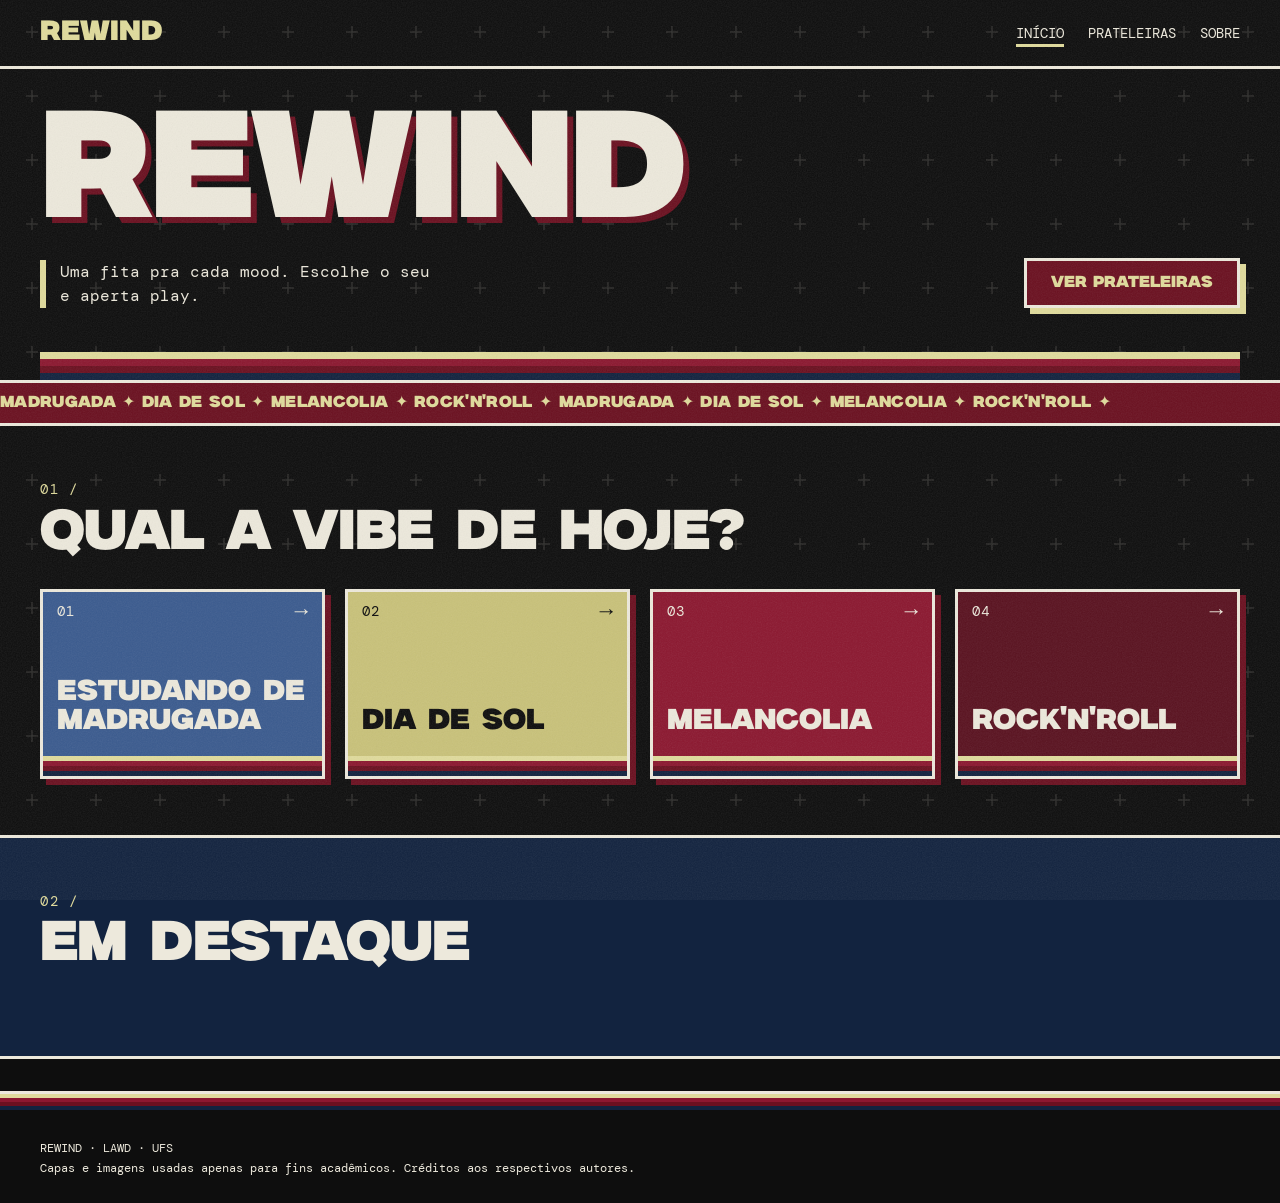
==== commit 9fbdecbf: "Ajustes finos da estetica do site" ====
--- a/index.html
+++ b/index.html
@@ -3,7 +3,8 @@
   <head>
     <meta charset="UTF-8" />
     <meta name="viewport" content="width=device-width, initial-scale=1.0" />
-    <title>REWIND · Uma fita pra cada dia</title>
+    <title>REWIND · Qualé a fita?</title>
+    <link rel="icon" type="image/x-icon" href="/favicon.ico" />
 
     <!-- A ordem importa: variáveis -> base -> componentes -->
     <link rel="stylesheet" href="css/variaveis.css" />
@@ -34,7 +35,7 @@
       <section class="hero">
         <h1 class="hero-titulo">REWIND</h1>
         <p class="hero-texto">
-          Uma fita pra cada dia. Escolhe o mood e aperta play.
+          Uma fita pra cada mood. Escolhe o seu e aperta play.
         </p>
         <a href="catalogo.html" class="botao">Ver prateleiras</a>
       </section>
@@ -51,11 +52,11 @@
 
       <!-- ========== MOODS ========== -->
       <section class="secao">
-        <h2 class="secao-titulo">Escolhe o dia</h2>
+        <h2 class="secao-titulo">Qual a vibe de hoje?</h2>
 
         <div class="grade-moods">
           <a href="catalogo.html#madrugada" class="mood-bloco mood-madrugada"
-            >Madrugada</a
+            >Estudando de madrugada</a
           >
           <a href="catalogo.html#sol" class="mood-bloco mood-sol">Dia de sol</a>
           <a href="catalogo.html#melancolia" class="mood-bloco mood-melancolia"
@@ -77,7 +78,7 @@
 
     <!-- ========== RODAPÉ ========== -->
     <footer class="rodape">
-      <p>REWIND · Projeto de nivelamento · LAWD · UFS</p>
+      <p>REWIND · LAWD · UFS</p>
       <p>
         Capas e imagens usadas apenas para fins acadêmicos. Créditos aos
         respectivos autores.
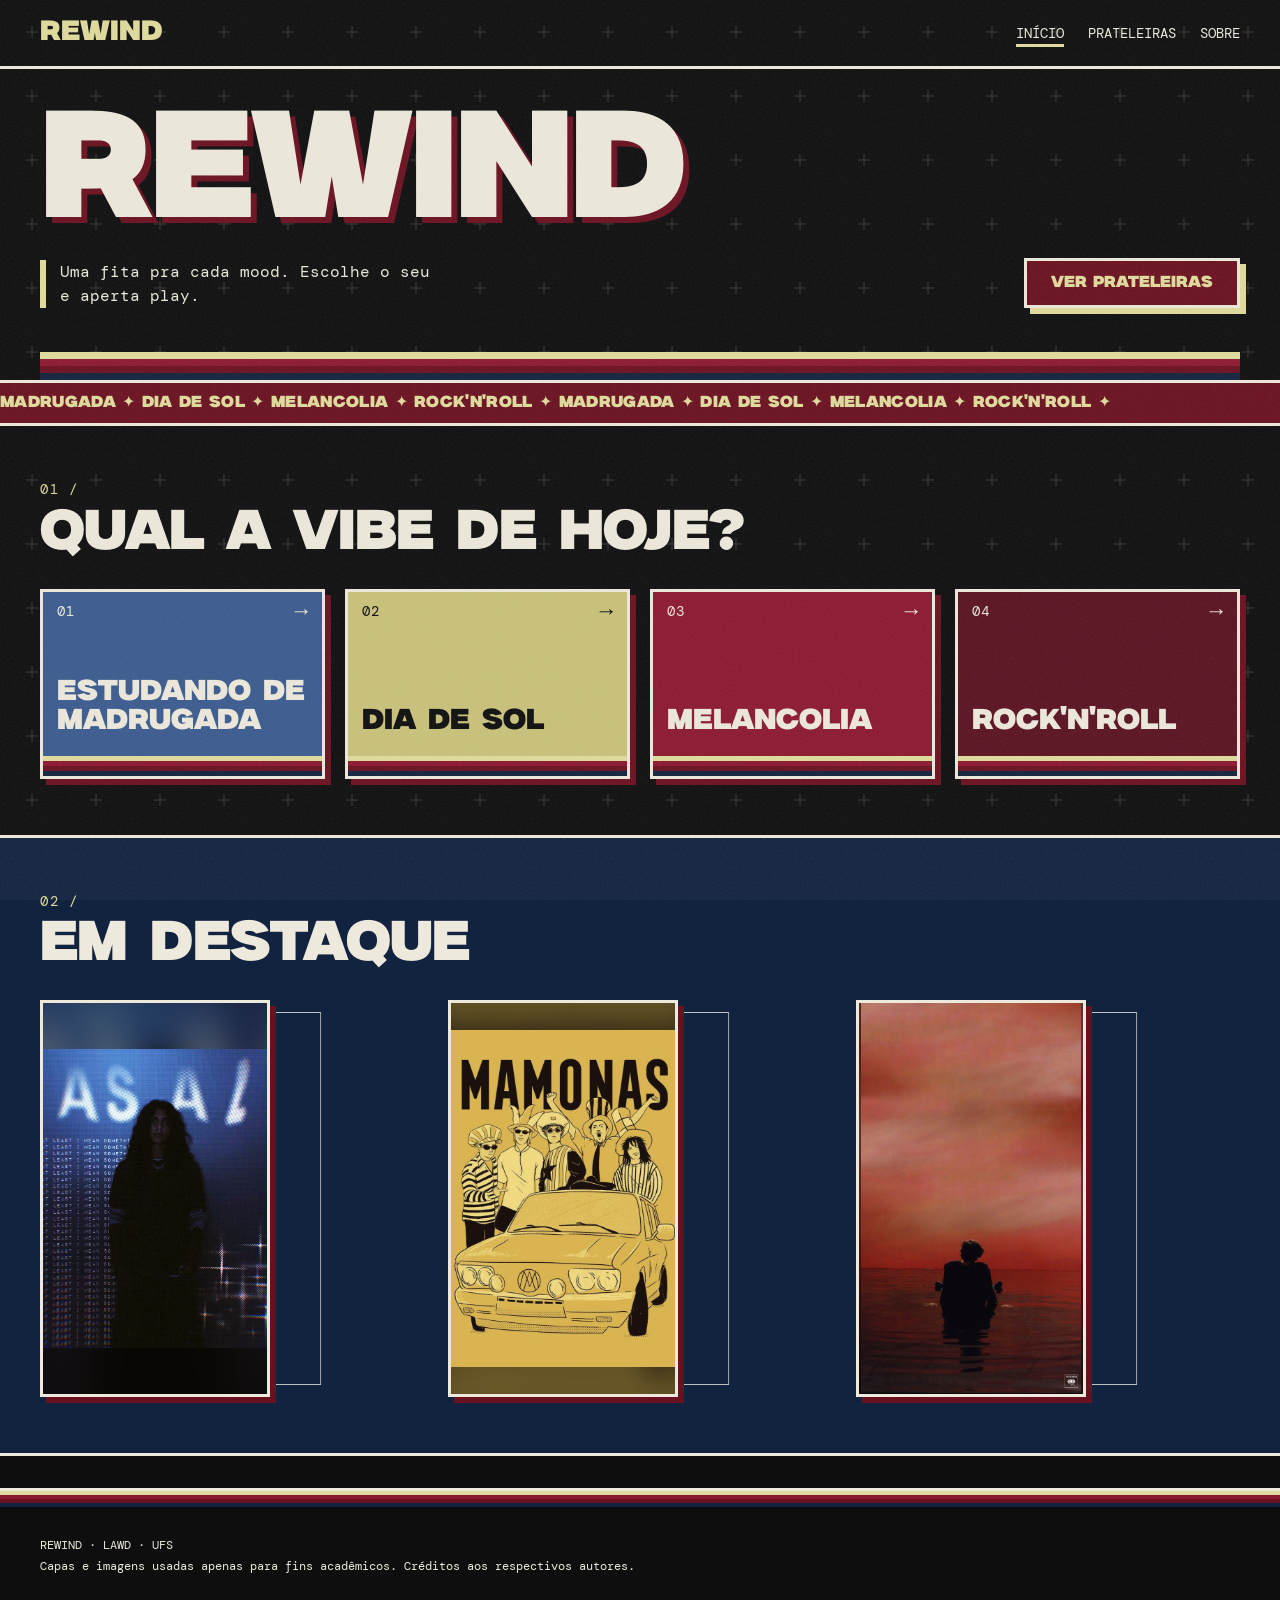
==== commit 65b68cf0: "Implementacao das fitas com capas e tamanho dinamico com as suas respectivas paletas na vibe" ====
--- a/index.html
+++ b/index.html
@@ -4,7 +4,7 @@
     <meta charset="UTF-8" />
     <meta name="viewport" content="width=device-width, initial-scale=1.0" />
     <title>REWIND · Qualé a fita?</title>
-    <link rel="icon" type="image/x-icon" href="/favicon.ico" />
+    <link rel="icon" type="image/x-icon" href="img/favicon.ico" />
 
     <!-- A ordem importa: variáveis -> base -> componentes -->
     <link rel="stylesheet" href="css/variaveis.css" />
--- a/css/variaveis.css
+++ b/css/variaveis.css
@@ -46,6 +46,9 @@
   --cor-destaque-hover: #8c1830;
   --cor-alerta: #e0db9c; /* Amarelo pastel */
   --cor-secundaria: #12233f; /* Azul escuro */
+  --cor-sobre-destaque: var(
+    --cor-alerta
+  ); /* Cor do texto QUANDO o fundo é a cor de destaque (botão, faixa) */
 
   /* Textos e Bordas */
   --cor-texto: #ede9dc; /* Off-white */
@@ -84,3 +87,63 @@
   --largura-max: 1200px;
   --margem-lateral: max(16px, calc((100vw - var(--largura-max)) / 2));
 }
+
+/* ==========================================
+   PALETAS POR MOOD
+   O JS coloca data-mood="..." na tag <html> quando a pessoa escolhe um mood
+   (veja main.js). Aqui só trocamos o valor das variáveis: o resto do site
+   usa var(--cor-...) e muda sozinho.
+   Sem data-mood (ou "Todos") vale a paleta padrão lá de cima.
+   ========================================== */
+
+/* Madrugada: azul-noite, frio, com luz de lua */
+:root[data-mood="madrugada"] {
+  --cor-fundo: #080b1c;
+  --cor-fundo-card: #10162e;
+  --cor-destaque: #26407a;
+  --cor-destaque-hover: #3556a3;
+  --cor-alerta: #a9c1f0;
+  --cor-secundaria: #141c3f;
+  --cor-texto: #dce5f7;
+  --cor-borda: #dce5f7;
+  --cor-sobre-destaque: #dce8ff;
+}
+
+/* Dia de sol: o único tema CLARO. Fundo de verão, laranja e dourado, texto escuro */
+:root[data-mood="sol"] {
+  --cor-fundo: #f8e4a0;
+  --cor-fundo-card: #fff2c4;
+  --cor-destaque: #c23a1d;
+  --cor-destaque-hover: #a32f15;
+  --cor-alerta: #a8380f;
+  --cor-secundaria: #f4be45;
+  --cor-texto: #2b1a08;
+  --cor-borda: #2b1a08;
+  --cor-sobre-destaque: #fff1c9;
+}
+
+/* Rock'n'roll: preto, vermelho sirene e amarelo ácido */
+:root[data-mood="rock"] {
+  --cor-fundo: #0a0a0a;
+  --cor-fundo-card: #161616;
+  --cor-destaque: #d90500;
+  --cor-destaque-hover: #ff2e22;
+  --cor-alerta: #f2e600;
+  --cor-secundaria: #7a0c2e;
+  --cor-texto: #f2f2f2;
+  --cor-borda: #f2f2f2;
+  --cor-sobre-destaque: #ffffff;
+}
+
+/* Melancolia: cinza esverdeado, apagado, de dia de chuva */
+:root[data-mood="melancolia"] {
+  --cor-fundo: #111615;
+  --cor-fundo-card: #192120;
+  --cor-destaque: #46595c;
+  --cor-destaque-hover: #5a7174;
+  --cor-alerta: #a3b8b5;
+  --cor-secundaria: #1d2b2c;
+  --cor-texto: #cbd5d3;
+  --cor-borda: #cbd5d3;
+  --cor-sobre-destaque: #e6eeec;
+}
--- a/css/base.css
+++ b/css/base.css
@@ -92,3 +92,23 @@
   background-image: url("data:image/svg+xml,%3Csvg xmlns='http://www.w3.org/2000/svg' width='10' height='10'%3E%3Ccircle cx='5' cy='5' r='1.2' fill='%23EDE9DC' fill-opacity='.12'/%3E%3C/svg%3E");
   background-size: 10px 10px;
 }
+
+/* ==========================================
+   TROCA DE PALETA: transição suave + texturas pro tema claro
+   ========================================== */
+
+/* Quando o mood muda, as cores deslizam em vez de piscar */
+body {
+  transition:
+    background-color 0.5s,
+    color 0.5s;
+}
+
+/* TEMA CLARO (dia de sol): as cruzinhas e o pontilhado claros sumiriam, então usamos versões escuras */
+:root[data-mood="sol"] body::before {
+  background-image: url("data:image/svg+xml,%3Csvg xmlns='http://www.w3.org/2000/svg' width='64' height='64'%3E%3Cpath d='M32 26v12M26 32h12' stroke='%232B1A08' stroke-width='1.5' fill='none'/%3E%3C/svg%3E");
+}
+
+:root[data-mood="sol"] .secao-azul {
+  background-image: url("data:image/svg+xml,%3Csvg xmlns='http://www.w3.org/2000/svg' width='10' height='10'%3E%3Ccircle cx='5' cy='5' r='1.2' fill='%232B1A08' fill-opacity='.16'/%3E%3C/svg%3E");
+}
--- a/css/componentes.css
+++ b/css/componentes.css
@@ -1,3 +1,8 @@
+/* ==========================================
+   COMPONENTES.CSS
+   Estilizo partes específicas do site (cabeçalho, cards, etc)
+   ========================================== */
+
 /* Contador automático das seções: gera o "01 /", "02 /" sem mexer no HTML */
 body {
   counter-reset: secao;
@@ -46,7 +51,7 @@
 .menu-botao {
   display: none;
   background: var(--cor-destaque);
-  color: var(--cor-alerta);
+  color: var(--cor-sobre-destaque);
   border: 2px solid var(--cor-borda);
   border-radius: 0;
   padding: 6px 12px;
@@ -97,7 +102,7 @@
 .botao {
   display: inline-block;
   background: var(--cor-destaque);
-  color: var(--cor-alerta);
+  color: var(--cor-sobre-destaque);
   border: var(--borda);
   box-shadow: 6px 6px 0 var(--cor-alerta);
   padding: 10px 24px;
@@ -120,7 +125,7 @@
 .faixa {
   overflow: hidden; /* Esconde o que passa da tela */
   background: var(--cor-destaque);
-  color: var(--cor-alerta);
+  color: var(--cor-sobre-destaque);
   border-block: var(--borda);
   padding: 8px 0;
   font-family: var(--fonte-titulo);
@@ -254,7 +259,7 @@
 }
 .mood-sol {
   background-color: var(--mood-sol);
-  color: var(--cor-fundo);
+  color: #0e0e0e;
 } /* Fundo claro: texto escuro */
 .mood-melancolia {
   background-color: var(--mood-melancolia);
@@ -312,173 +317,154 @@
   box-shadow: 4px 4px 0 var(--cor-destaque);
 }
 
-/* --- FITAS (capa vertical + K7 saindo de dentro) --- */
+/* --- FITAS (capa vertical de VHS + fita saindo de dentro) --- */
 .grade-fitas {
   display: grid;
-  grid-template-columns: repeat(auto-fit, minmax(230px, 1fr));
-  gap: 32px 20px;
-}
-
-/* Cada card é um quadrado; a capa ocupa 70% da largura e o K7 sai pela direita */
+  grid-template-columns: repeat(auto-fit, minmax(240px, 1fr));
+  gap: 36px 24px;
+}
+
+/* O card é a capa (60% da largura) + o espaço por onde a fita sai (os 40% da direita).
+   A proporção 29/30 faz a capa ficar com cara de caixa de VHS (bem vertical, ~0,58). */
 .vhs {
   position: relative;
   width: 100%;
-  aspect-ratio: 1 / 1;
-}
-
-/* Cor de cada mood: vira o "filtro" colorido da foto (duotone) */
-.vhs[data-mood="madrugada"] {
-  --mood-cor: var(--mood-madrugada);
-}
-.vhs[data-mood="sol"] {
-  --mood-cor: var(--mood-sol);
-}
-.vhs[data-mood="melancolia"] {
-  --mood-cor: var(--mood-melancolia);
-}
-.vhs[data-mood="rock"] {
-  --mood-cor: var(--mood-rock);
-}
-
-/* A CAPA (botão) fica na frente, z-index maior */
+  aspect-ratio: 29 / 30;
+  pointer-events: none; /* O espaço vazio do card NÃO reage ao mouse... */
+}
+
+.vhs .sl,
+.vhs .tp {
+  pointer-events: auto; /* ...só a capa e a fita reagem. Assim a fita sai quando o mouse está na capa e só volta quando ele sai dos dois */
+}
+
+/* CAPA (botão): fica na frente */
 .sl {
   position: absolute;
   left: 0;
   top: 0;
-  width: 70%;
+  width: 60%;
   height: 100%;
   z-index: 2;
   padding: 0;
   border: var(--borda);
   border-radius: 0;
-  background: var(--mood-cor, var(--cor-destaque));
+  background: var(--cor-fundo-card);
+  box-shadow: var(--sombra);
   cursor: pointer;
   display: block;
   overflow: hidden;
 }
 
-/* Listras no pé da capa, igual capa de VHS */
+/* Aviso "CAPA" que aparece ATRÁS da imagem enquanto ela não existe (z-index -1 = atrás da foto) */
 .sl::before {
-  content: "";
-  position: absolute;
-  left: 0;
-  right: 0;
-  bottom: 0;
-  height: 18px;
-  z-index: 1;
-  background: var(--listras);
-}
-
-/* Foto em preto e branco + multiply = foto tingida com a cor do mood.
-   No hover a foto volta com as cores originais. Pra desligar, apague essas 2 linhas. */
+  content: "CAPA";
+  position: absolute;
+  inset: 0;
+  z-index: -1;
+  display: flex;
+  align-items: center;
+  justify-content: center;
+  font-size: 12px;
+  letter-spacing: 0.25em;
+  color: var(--cor-borda);
+  opacity: 0.35;
+}
+
+/* Fundo borrado: a mesma imagem preenchendo a capa inteira, escurecida e desfocada */
+.sl-fundo {
+  position: absolute;
+  inset: -24px; /* Passa das bordas pra o desfoque não deixar beirada clara (o overflow: hidden da capa corta o excesso) */
+  background-size: cover;
+  background-position: center;
+  filter: blur(16px) brightness(0.5);
+}
+
 .sl-capa {
   width: 100%;
   height: 100%;
-  object-fit: cover; /* Preenche sem deformar */
-  filter: grayscale(1) contrast(1.15);
-  mix-blend-mode: multiply;
-  transition: filter 0.3s;
-  color: transparent; /* Esconde o texto "alt" enquanto a imagem não existe */
+  object-fit: contain; /* A arte aparece INTEIRA, sem cortar. Se a proporção for diferente da capa, sobram faixas escuras em cima/embaixo (ou nas laterais) */
+  display: block;
+  position: relative; /* Sem isso a imagem ficaria ATRÁS do fundo borrado */
+  z-index: 1;
+  color: transparent; /* Esconde o texto "alt" se a imagem quebrar */
   font-size: 0;
 }
 
-/* Textura de capa gasta por cima da foto (img/texturas/desgaste.png).
-   Se o arquivo ainda não existe, simplesmente não aparece nada. */
+/* Textura de capa gasta por cima (img/texturas/desgaste.png). Sem o arquivo, não aparece nada. */
 .sl::after {
   content: "";
   position: absolute;
   inset: 0;
-  z-index: 1;
+  z-index: 2;
   pointer-events: none; /* O clique passa direto pro botão */
   background: url("../img/texturas/desgaste.png") center / 100% 100% no-repeat;
 }
 
-.sl-selo {
-  position: absolute;
-  left: 8px;
-  bottom: 28px;
-  z-index: 2;
-  padding: 2px 6px;
-  background: var(--cor-alerta);
-  color: var(--cor-fundo);
-  border: 2px solid var(--cor-borda);
-  font-size: 11px;
-  letter-spacing: 0.08em;
-  text-transform: uppercase;
-}
-
-/* O K7 fica ATRÁS da capa (z-index menor) e já aparece um pouquinho pra fora, igual o disco de vinil */
+/* FITA: fica ATRÁS da capa e já espia um pouquinho pra fora */
 .tp {
   position: absolute;
-  left: 10%;
-  top: 6%;
-  width: 55%;
-  height: 88%;
+  left: 3%;
+  top: 3%;
+  width: 54%;
+  height: 94%;
   z-index: 1;
   transform: translateX(30%);
-  transition: transform 0.45s ease;
+  transition: transform 0.5s cubic-bezier(0.2, 0.8, 0.2, 1);
 }
 
 .tp-img {
   width: 100%;
   height: 100%;
   object-fit: contain;
-}
-
-/* Texto do artista e da faixa por cima do rótulo branco do K7.
-   ATENÇÃO: top/right/width dependem do PNG escolhido, ajuste olhando o resultado. */
+  display: block;
+}
+
+/* Texto em cima da etiqueta branca da fita.
+   Os números (left, width, top, height) vêm do desenho: a etiqueta ocupa 80% da largura e 34% da altura.
+   Se trocar o vhs.svg por outro PNG, ajuste esses 4 valores. */
 .lb {
   position: absolute;
-  top: 6%;
-  bottom: 6%;
-  right: 7%;
-  width: 34%;
-  writing-mode: vertical-rl; /* Texto na vertical, como nas referências */
-  color: var(--cor-fundo);
+  left: 10%;
+  width: 80%;
+  top: 33%;
+  height: 34%;
+  padding: 12px 10px 8px;
+  display: flex;
+  flex-direction: column;
+  justify-content: center;
+  gap: 4px;
+  overflow: hidden;
+  color: #0e0e0e; /* A etiqueta é sempre clara, então o texto é sempre escuro */
   font-size: 12px;
-  line-height: 1.2;
-  overflow: hidden;
+  line-height: 1.25;
 }
 
 .lb b,
 .lb span {
-  display: block;
-}
-
-/* K7 desliza todo pra fora: no hover (mouse), no teclado e quando o JS põe a classe "aberta" (toque) */
+  display: -webkit-box;
+  -webkit-line-clamp: 2; /* No máximo 2 linhas; o resto vira "..." */
+  -webkit-box-orient: vertical;
+  overflow: hidden;
+}
+
+.lb b {
+  font-size: 13px;
+  text-transform: uppercase;
+  letter-spacing: 0.04em;
+}
+
+/* A fita sai: no hover (mouse), no teclado e quando o JS põe a classe "aberta" (toque no celular) */
 .vhs.aberta .tp,
 .vhs:has(.sl:focus-visible) .tp {
-  transform: translateX(64%);
-}
-
-.vhs.aberta .sl-capa {
-  filter: none;
-  mix-blend-mode: normal;
+  transform: translateX(80%);
 }
 
 @media (hover: hover) {
   .vhs:hover .tp {
-    transform: translateX(64%);
-  }
-  .vhs:hover .sl-capa {
-    filter: none;
-    mix-blend-mode: normal;
-  }
-}
-
-/* ===== PLACEHOLDER DO K7 =====
-   Enquanto não existe o k7.png, este bloco desenha uma "caixa" no lugar.
-   QUANDO O PNG CHEGAR: apague tudo daqui até o fim deste bloco. */
-.tp {
-  background: var(--cor-fundo-card);
-  border: var(--borda);
-}
-
-.lb {
-  background: var(--cor-texto);
-  padding: 6px 4px;
-}
-/* ===== FIM DO PLACEHOLDER ===== */
+    transform: translateX(80%);
+  }
+}
 
 /* Mensagem quando a busca/filtro não acha nenhuma fita */
 .vazio {
@@ -561,7 +547,6 @@
     animation: none;
   }
   .tp,
-  .sl-capa,
   .botao,
   .mood-bloco {
     transition: none;
